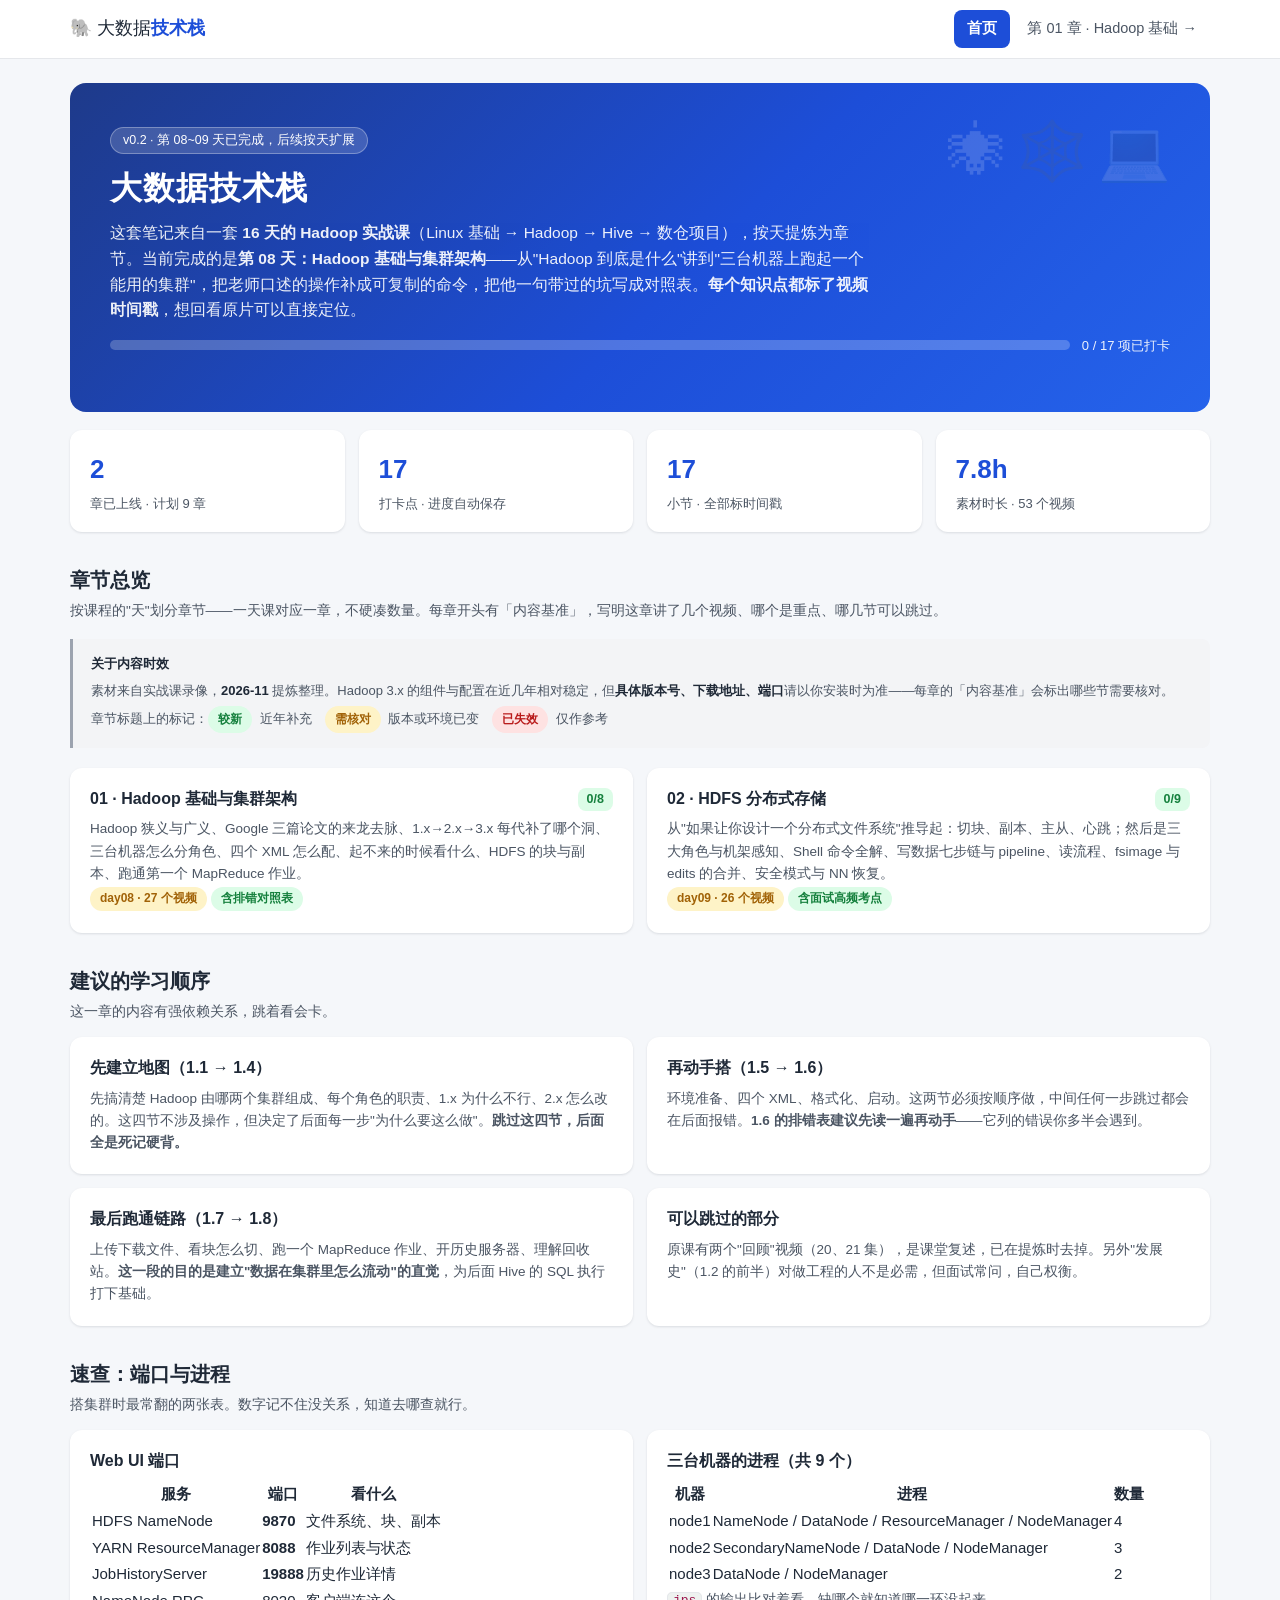
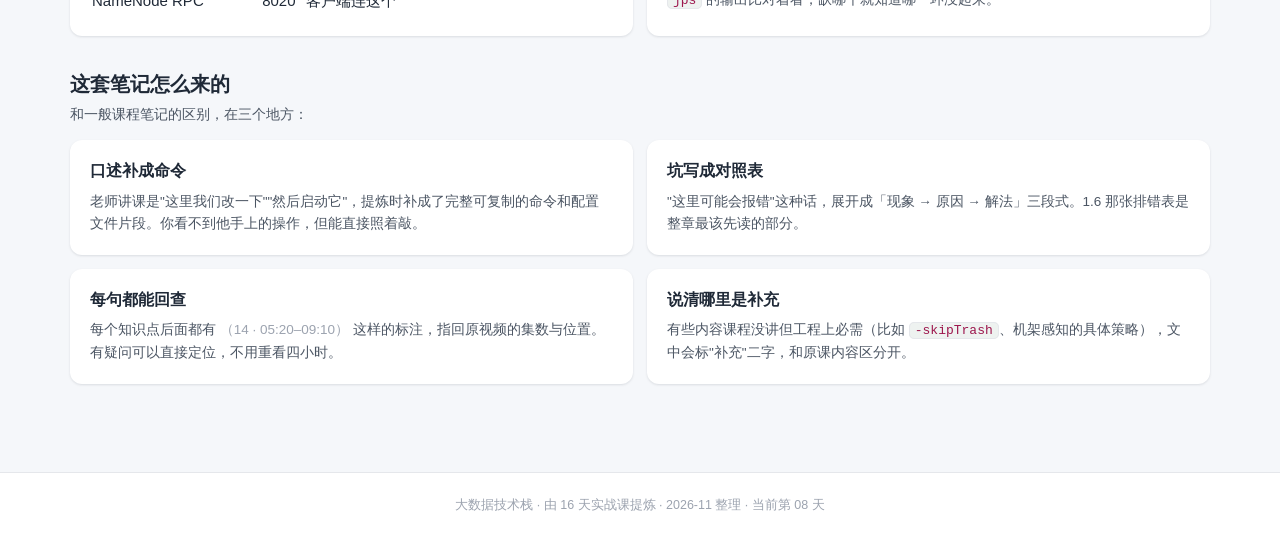
==== index.html @ ae282076 "初始化：大数据技术栈教学站（Hadoop 前两章） 第 01 章 · Hadoop 基础与集群架构（day08 · 27 个视频 / 4.1h） - 1.1~1.4 概念与架构：狭义/广义、发展史、三" ====
<!DOCTYPE html>
<html lang="zh-CN">
<head>
<meta charset="UTF-8">
<meta name="viewport" content="width=device-width, initial-scale=1.0">
<!-- ===== SECURITY-HARDENING 安全加固（勿删）：限制资源来源与外发，防点击劫持 ===== -->
<meta http-equiv="Content-Security-Policy" content="default-src 'self'; script-src 'self' 'unsafe-inline'; style-src 'self' 'unsafe-inline'; img-src 'self' data:; font-src 'self'; connect-src 'self'; media-src 'self'; object-src 'none'; base-uri 'none'; form-action 'none'; frame-src 'none'">
<meta name="referrer" content="strict-origin-when-cross-origin">
<script>
/* 防点击劫持：GitHub Pages 无法下发 X-Frame-Options，被第三方页面嵌套时自动跳出 */
(function () {
  if (window.top !== window.self) {
    try { window.top.location.href = window.self.location.href; }
    catch (e) { document.documentElement.innerHTML = ''; }
  }
})();
</script>
<!-- ===== SECURITY-HARDENING END ===== -->
<meta name="description" content="大数据技术栈：从一套 16 天 Hadoop 实战课提炼的教学站点，覆盖 HDFS、Hive、MapReduce、YARN、ZooKeeper，每个命令可复制、每个坑有出处。">
<title>大数据技术栈 · 从 Hadoop 到 Hive 的实战笔记</title>
<link rel="stylesheet" href="assets/style.css">
</head>
<body data-page="home">

<header class="topbar">
  <div class="container topbar-inner">
    <a href="index.html" class="logo">🐘 大数据<b>技术栈</b></a>
    <nav class="nav">
      <a href="index.html" data-nav="home" class="active">首页</a>
      <a href="ch01.html" data-nav="c01">第 01 章 · Hadoop 基础 →</a>
    </nav>
  </div>
</header>

<main class="container app" style="padding-top:24px;padding-bottom:48px">

  <section class="hero">
    <span class="tag">v0.2 · 第 08~09 天已完成，后续按天扩展</span>
    <h1>大数据技术栈</h1>
    <p class="sub">这套笔记来自一套 <b>16 天的 Hadoop 实战课</b>（Linux 基础 → Hadoop → Hive → 数仓项目），按天提炼为章节。当前完成的是<b>第 08 天：Hadoop 基础与集群架构</b>——从"Hadoop 到底是什么"讲到"三台机器上跑起一个能用的集群"，把老师口述的操作补成可复制的命令，把他一句带过的坑写成对照表。<b>每个知识点都标了视频时间戳</b>，想回看原片可以直接定位。</p>
    <div class="pwrap">
      <div class="progress"><div class="fill" data-progress-bar="all"></div></div>
      <span class="plabel" data-progress-label="all">0 / 17 项已打卡</span>
    </div>
  </section>

  <div class="stats-row">
    <div class="stat-card"><div class="num">2</div><div class="lab">章已上线 · 计划 9 章</div></div>
    <div class="stat-card"><div class="num">17</div><div class="lab">打卡点 · 进度自动保存</div></div>
    <div class="stat-card"><div class="num">17</div><div class="lab">小节 · 全部标时间戳</div></div>
    <div class="stat-card"><div class="num">7.8h</div><div class="lab">素材时长 · 53 个视频</div></div>
  </div>

  <!-- ================= 知识体系 ================= -->
  <section class="section">
    <h2>章节总览</h2>
    <p class="desc">按课程的"天"划分章节——一天课对应一章，不硬凑数量。每章开头有「内容基准」，写明这章讲了几个视频、哪个是重点、哪几节可以跳过。</p>

    <div class="basis-note">
      <span class="bt">关于内容时效</span>
      <span class="bl">素材来自实战课录像，<b>2026-11</b> 提炼整理。Hadoop 3.x 的组件与配置在近几年相对稳定，但<b>具体版本号、下载地址、端口</b>请以你安装时为准——每章的「内容基准」会标出哪些节需要核对。</span>
      <span class="bl">章节标题上的标记：<span class="chip ts-now">较新</span> 近年补充　<span class="chip ts-check">需核对</span> 版本或环境已变　<span class="chip ts-old">已失效</span> 仅作参考</span>
    </div>

    <div class="grid-2">
      <a class="card cardlink" href="ch01.html"><h3>01 · Hadoop 基础与集群架构 <span class="badge b-green" data-chapter-progress="c01" style="float:right">0/8</span></h3>
        <p>Hadoop 狭义与广义、Google 三篇论文的来龙去脉、1.x→2.x→3.x 每代补了哪个洞、三台机器怎么分角色、四个 XML 怎么配、起不来的时候看什么、HDFS 的块与副本、跑通第一个 MapReduce 作业。</p>
        <div><span class="chip tbook">day08 · 27 个视频</span><span class="chip tnew">含排错对照表</span></div>
      </a>

      <a class="card cardlink" href="ch02.html"><h3>02 · HDFS 分布式存储 <span class="badge b-green" data-chapter-progress="c02" style="float:right">0/9</span></h3>
        <p>从"如果让你设计一个分布式文件系统"推导起：切块、副本、主从、心跳；然后是三大角色与机架感知、Shell 命令全解、写数据七步链与 pipeline、读流程、fsimage 与 edits 的合并、安全模式与 NN 恢复。</p>
        <div><span class="chip tbook">day09 · 26 个视频</span><span class="chip tnew">含面试高频考点</span></div>
      </a>
    </div>
  </section>

  <!-- ================= 学习路径 ================= -->
  <section class="section">
    <h2>建议的学习顺序</h2>
    <p class="desc">这一章的内容有强依赖关系，跳着看会卡。</p>
    <div class="grid-2">
      <div class="card">
        <h3>先建立地图（1.1 → 1.4）</h3>
        <p class="muted small">先搞清楚 Hadoop 由哪两个集群组成、每个角色的职责、1.x 为什么不行、2.x 怎么改的。这四节不涉及操作，但决定了后面每一步"为什么要这么做"。<b>跳过这四节，后面全是死记硬背。</b></p>
      </div>
      <div class="card">
        <h3>再动手搭（1.5 → 1.6）</h3>
        <p class="muted small">环境准备、四个 XML、格式化、启动。这两节必须按顺序做，中间任何一步跳过都会在后面报错。<b>1.6 的排错表建议先读一遍再动手</b>——它列的错误你多半会遇到。</p>
      </div>
      <div class="card">
        <h3>最后跑通链路（1.7 → 1.8）</h3>
        <p class="muted small">上传下载文件、看块怎么切、跑一个 MapReduce 作业、开历史服务器、理解回收站。<b>这一段的目的是建立"数据在集群里怎么流动"的直觉</b>，为后面 Hive 的 SQL 执行打下基础。</p>
      </div>
      <div class="card">
        <h3>可以跳过的部分</h3>
        <p class="muted small">原课有两个"回顾"视频（20、21 集），是课堂复述，已在提炼时去掉。另外"发展史"（1.2 的前半）对做工程的人不是必需，但面试常问，自己权衡。</p>
      </div>
    </div>
  </section>

  <!-- ================= 速查 ================= -->
  <section class="section">
    <h2>速查：端口与进程</h2>
    <p class="desc">搭集群时最常翻的两张表。数字记不住没关系，知道去哪查就行。</p>
    <div class="grid-2">
      <div class="card">
        <h3>Web UI 端口</h3>
        <table>
          <thead><tr><th>服务</th><th>端口</th><th>看什么</th></tr></thead>
          <tbody>
            <tr><td>HDFS NameNode</td><td><b>9870</b></td><td>文件系统、块、副本</td></tr>
            <tr><td>YARN ResourceManager</td><td><b>8088</b></td><td>作业列表与状态</td></tr>
            <tr><td>JobHistoryServer</td><td><b>19888</b></td><td>历史作业详情</td></tr>
            <tr><td>NameNode RPC</td><td>8020</td><td>客户端连这个</td></tr>
          </tbody>
        </table>
      </div>
      <div class="card">
        <h3>三台机器的进程（共 9 个）</h3>
        <table>
          <thead><tr><th>机器</th><th>进程</th><th>数量</th></tr></thead>
          <tbody>
            <tr><td>node1</td><td>NameNode / DataNode / ResourceManager / NodeManager</td><td>4</td></tr>
            <tr><td>node2</td><td>SecondaryNameNode / DataNode / NodeManager</td><td>3</td></tr>
            <tr><td>node3</td><td>DataNode / NodeManager</td><td>2</td></tr>
          </tbody>
        </table>
        <p class="muted small"><code class="inline">jps</code> 的输出比对着看，缺哪个就知道哪一环没起来。</p>
      </div>
    </div>
  </section>

  <section class="section">
    <h2>这套笔记怎么来的</h2>
    <p class="desc">和一般课程笔记的区别，在三个地方：</p>
    <div class="grid-2">
      <div class="card">
        <h3>口述补成命令</h3>
        <p class="muted small">老师讲课是"这里我们改一下""然后启动它"，提炼时补成了完整可复制的命令和配置文件片段。你看不到他手上的操作，但能直接照着敲。</p>
      </div>
      <div class="card">
        <h3>坑写成对照表</h3>
        <p class="muted small">"这里可能会报错"这种话，展开成「现象 → 原因 → 解法」三段式。1.6 那张排错表是整章最该先读的部分。</p>
      </div>
      <div class="card">
        <h3>每句都能回查</h3>
        <p class="muted small">每个知识点后面都有 <span class="muted">（14 · 05:20–09:10）</span> 这样的标注，指回原视频的集数与位置。有疑问可以直接定位，不用重看四小时。</p>
      </div>
      <div class="card">
        <h3>说清哪里是补充</h3>
        <p class="muted small">有些内容课程没讲但工程上必需（比如 <code class="inline">-skipTrash</code>、机架感知的具体策略），文中会标"补充"二字，和原课内容区分开。</p>
      </div>
    </div>
  </section>

</main>

<footer class="footer">
  <div class="container">
    <p class="muted small">大数据技术栈 · 由 16 天实战课提炼 · 2026-11 整理 · 当前第 08 天</p>
  </div>
</footer>

<script src="assets/app.js"></script>
</body>
</html>
---- assets/style.css ----
/* 大数据技术栈 · 设计语言对齐"408大观园"（蓝色主色 / 白卡片 / chip徽章体系），组件兼容动画课堂与互动实验室 */
:root {
  --primary: #1d4ed8;
  --primary-dark: #1e3a8a;
  --primary-light: #dbeafe;
  --ink: #1f2937;
  --ink-2: #4b5563;
  --ink-3: #9ca3af;
  --bg: #f5f7fa;
  --surface: #ffffff;
  --line: #e5e7eb;
  --radius: 12px;
  --shadow: 0 1px 3px rgba(15, 23, 42, .08), 0 1px 2px rgba(15, 23, 42, .04);
  --red: #b91c1c; --red-bg: #fee2e2;
  --orange: #c2410c; --orange-bg: #ffedd5;
  --amber: #a16207; --amber-bg: #fef3c7;
  --green: #15803d; --green-bg: #dcfce7;
  --gray: #4b5563; --gray-bg: #f3f4f6;
  --blue: #1d4ed8; --blue-bg: #dbeafe;
  --violet: #6d28d9; --violet-bg: #ede9fe;
  --code-bg: #0f172a; --code-ink: #e2e8f0;
  --brand: var(--primary);
}
* { box-sizing: border-box; margin: 0; padding: 0; }
html { scroll-behavior: smooth; }
body {
  font-family: -apple-system, BlinkMacSystemFont, "Segoe UI", "PingFang SC", "Hiragino Sans GB", "Microsoft YaHei", sans-serif;
  background: var(--bg); color: var(--ink); font-size: 15px; line-height: 1.65;
}
a { color: var(--primary); text-decoration: none; }
a:hover { color: var(--primary-dark); }
.container { max-width: 1180px; margin: 0 auto; padding: 0 20px; }
.muted { color: var(--ink-3); }
.small { font-size: 12.5px; }
h1, h2, h3, h4 { line-height: 1.4; }

/* ---------- topbar ---------- */
.topbar { background: var(--surface); border-bottom: 1px solid var(--line); position: sticky; top: 0; z-index: 50; }
.topbar-inner { display: flex; align-items: center; justify-content: space-between; height: 58px; gap: 16px; }
.logo { font-size: 18px; color: var(--ink); font-weight: 500; white-space: nowrap; }
.logo b { color: var(--primary); font-weight: 800; }
.nav { display: flex; gap: 4px; flex-wrap: wrap; }
.nav a { padding: 7px 13px; border-radius: 8px; color: var(--ink-2); font-size: 14.5px; }
.nav a:hover { background: var(--primary-light); color: var(--primary-dark); }
.nav a.active { background: var(--primary); color: #fff; font-weight: 600; }
.footer { border-top: 1px solid var(--line); margin-top: 40px; padding: 22px 20px 40px; text-align: center; color: var(--ink-3); font-size: 13px; background: var(--surface); }
.footer p + p { margin-top: 4px; }

/* ---------- hero ---------- */
.hero { background: linear-gradient(135deg, #1e3a8a 0%, #1d4ed8 55%, #2563eb 100%); border-radius: 16px; color: #fff; padding: 44px 40px; position: relative; overflow: hidden; }
.hero::after { content: "🕷🕸️💻"; position: absolute; right: 30px; top: 20px; font-size: 58px; opacity: .15; letter-spacing: 10px; }
.hero h1 { font-size: 32px; letter-spacing: 1px; }
.hero p.sub { margin-top: 10px; font-size: 15.5px; opacity: .92; max-width: 760px; }
.hero .tips { margin-top: 14px; font-size: 13px; opacity: .8; }
.hero .tag { display: inline-block; background: rgba(255,255,255,.16); border: 1px solid rgba(255,255,255,.3); padding: 2px 12px; border-radius: 999px; font-size: 12.5px; margin-bottom: 12px; }
.hero .pwrap .progress { background: rgba(255,255,255,.22); }
.hero .plabel { color: rgba(255,255,255,.92); }
.hero.compact { padding: 30px 32px; }
.hero.compact h1 { font-size: 23px; }

/* ---------- 章节布局（侧边章节目录 + 正文） ---------- */
.layout { display: grid; grid-template-columns: 232px 1fr; gap: 20px; align-items: start; margin-top: 22px; }
@media (max-width: 900px) { .layout { grid-template-columns: 1fr; } }
.chapnav { background: var(--surface); border-radius: var(--radius); box-shadow: var(--shadow); padding: 14px 12px; position: sticky; top: 72px; }
.chapnav .cap { font-size: 12px; color: var(--ink-3); font-weight: 700; letter-spacing: 2px; padding: 2px 8px 8px; }
.chapnav a { display: flex; align-items: center; gap: 8px; padding: 7px 9px; border-radius: 8px; color: var(--ink-2); font-size: 13.5px; }
.chapnav a:hover { background: var(--primary-light); color: var(--primary-dark); }
.chapnav a.active { background: var(--primary); color: #fff; font-weight: 600; }
.chapnav a .no { font-family: Consolas, monospace; font-size: 12px; width: 24px; text-align: center; flex: none; opacity: .8; }
.chapnav a .pg { margin-left: auto; font-size: 11px; color: var(--ink-3); font-variant-numeric: tabular-nums; }
.chapnav a.active .pg { color: rgba(255,255,255,.85); }
.chapnav .grp { font-size: 11px; color: var(--ink-3); padding: 10px 9px 3px; }
.appmain { min-width: 0; }

/* ---------- 章节/文档排版 ---------- */
.doc h2 { font-size: 20px; margin: 34px 0 10px; padding-top: 6px; }
.doc h2:first-child { margin-top: 0; }
.doc h3 { font-size: 16.5px; margin: 24px 0 8px; color: var(--primary-dark); }
.doc h4 { font-size: 15px; margin: 16px 0 6px; }
.doc p { margin: 8px 0; color: var(--ink); }
.doc ul, .doc ol { margin: 8px 0 8px 22px; }
.doc li { margin: 4px 0; }
.doc .lead { color: var(--ink-2); }
.goal-box, .connect-box, .book-box {
  border-radius: var(--radius); padding: 14px 18px; margin: 14px 0; font-size: 14px; box-shadow: var(--shadow); background: var(--surface);
}
.goal-box { border-left: 4px solid var(--primary); }
.connect-box { border-left: 4px solid var(--violet); background: linear-gradient(0deg, #fff, #fff); }
.connect-box .bx-title { color: var(--violet); }
.book-box { border-left: 4px solid var(--amber); }
.bx-title { font-weight: 700; font-size: 13.5px; margin-bottom: 6px; display: flex; align-items: center; gap: 6px; }
.goal-box .bx-title { color: var(--primary-dark); }
.book-box .bx-title { color: var(--amber); }
.pitfall { background: var(--red-bg); border-left: 4px solid var(--red); border-radius: 10px; padding: 12px 16px; margin: 12px 0; font-size: 14px; }
.pitfall b:first-child { color: var(--red); }
.callout { border-radius: 10px; padding: 12px 16px; margin: 12px 0; font-size: 14px; }
.callout.info { background: var(--primary-light); border-left: 4px solid var(--primary); }
.callout.warn { background: var(--amber-bg); border-left: 4px solid var(--amber); }
.callout.ok { background: var(--green-bg); border-left: 4px solid var(--green); }

/* ---------- chips / badges ---------- */
.chip { display: inline-block; padding: 2px 10px; border-radius: 999px; font-size: 12px; margin: 2px 4px 2px 0; background: var(--gray-bg); color: var(--gray); }
.chip.tbook { background: var(--amber-bg); color: var(--amber); font-weight: 600; }
.chip.tconnect { background: var(--violet-bg); color: var(--violet); font-weight: 600; }
.chip.tlab { background: var(--primary-light); color: var(--primary-dark); font-weight: 600; }
.chip.tanim { background: var(--blue-bg); color: var(--blue); font-weight: 600; }
.chip.tnew { background: var(--green-bg); color: var(--green); font-weight: 600; }

/* ---------- 内容基准（时效标记） ---------- */
.chip.ts-now { background: var(--green-bg); color: var(--green); font-weight: 600; }
.chip.ts-check { background: var(--amber-bg); color: var(--amber); font-weight: 600; }
.chip.ts-old { background: var(--red-bg); color: var(--red); font-weight: 600; }
.basis-note {
  margin: 16px 0 20px; padding: 13px 16px 13px 18px;
  background: var(--gray-bg); border-left: 3px solid var(--ink-3);
  border-radius: 0 8px 8px 0; font-size: 13px; line-height: 1.9; color: var(--ink-2);
}
.basis-note .bt { display: block; font-weight: 600; color: var(--ink); margin-bottom: 3px; font-size: 13px; }
.basis-note .bl { display: block; }
.basis-note b { color: var(--ink); }
.basis-note .sep { color: var(--ink-3); margin: 0 6px; }
.basis-note code.inline { background: var(--surface); border-color: var(--line); color: var(--ink); font-size: 12px; }
.badge { display: inline-block; padding: 3px 9px; border-radius: 8px; font-size: 12.5px; font-weight: 700; white-space: nowrap; }
.b-green { background: var(--green-bg); color: var(--green); }
.b-amber { background: var(--amber-bg); color: var(--amber); }
.b-orange { background: var(--orange-bg); color: var(--orange); }
.b-red { background: var(--red-bg); color: var(--red); }
.b-gray { background: var(--gray-bg); color: var(--gray); }
.b-blue { background: var(--blue-bg); color: var(--blue); }
.b-violet { background: var(--violet-bg); color: var(--violet); }

/* ---------- code ---------- */
pre.code {
  background: var(--code-bg); color: var(--code-ink);
  border-radius: 10px; padding: 14px 16px; overflow-x: auto;
  font-family: Consolas, "Cascadia Code", "Courier New", monospace;
  font-size: 13px; line-height: 1.7; margin: 10px 0;
}
pre.code .cm { color: #94a3b8; }
pre.code .kw { color: #7dd3fc; }
pre.code .st { color: #fbbf24; }
pre.code .fn { color: #f0abfc; }
.code-title { display: inline-block; background: #1e293b; color: #cbd5e1; font-size: 12px; font-family: Consolas, monospace; border-radius: 8px 8px 0 0; padding: 4px 14px; margin: 10px 0 -10px; }
code.inline { background: #eef2f0; border: 1px solid var(--line); border-radius: 5px; padding: 0 5px; font-family: Consolas, monospace; font-size: 13px; color: #9d174d; }

/* ---------- tables ---------- */
.tbl-wrap { background: var(--surface); border-radius: var(--radius); box-shadow: var(--shadow); overflow-x: auto; margin: 12px 0; }
table.tbl { width: 100%; border-collapse: collapse; font-size: 13.5px; min-width: 560px; }
.tbl th { text-align: left; padding: 10px 12px; background: #f8faf9; color: var(--ink-2); font-weight: 600; border-bottom: 1px solid var(--line); white-space: nowrap; }
.tbl td { padding: 10px 12px; border-bottom: 1px solid #f1f5f4; vertical-align: top; }
.tbl tr:last-child td { border-bottom: none; }
.tbl tbody tr:hover { background: #f8fbfa; }
.tbl code.inline { white-space: nowrap; }

/* ---------- 进度 / 打卡 ---------- */
.pwrap { display: flex; align-items: center; gap: 12px; margin: 12px 0; }
.progress { flex: 1; height: 10px; background: #e5e7eb; border-radius: 999px; overflow: hidden; }
.progress .fill { height: 100%; width: 0; background: var(--primary); border-radius: 999px; transition: width .35s; }
.plabel { font-size: 13px; color: var(--ink-2); white-space: nowrap; font-variant-numeric: tabular-nums; }
.check label { display: flex; gap: 9px; align-items: flex-start; padding: 7px 10px; border-radius: 9px; cursor: pointer; }
.check label:hover { background: var(--primary-light); }
.check input { margin-top: 4px; accent-color: var(--primary); width: 15px; height: 15px; flex: none; }
.check input:checked + span { color: var(--ink-3); }
.checklist-card { background: var(--surface); border-radius: var(--radius); box-shadow: var(--shadow); padding: 12px 16px; }

/* ---------- 按钮 / 翻页 ---------- */
.btn { display: inline-flex; align-items: center; gap: 6px; background: var(--surface); color: var(--ink); border: 1px solid var(--line); border-radius: 9px; padding: 7px 15px; font-size: 14px; cursor: pointer; }
.btn:hover { border-color: var(--primary); color: var(--primary); }
.btn.primary { background: var(--primary); border-color: var(--primary); color: #fff; }
.btn.primary:hover { opacity: .92; color: #fff; }
.btn.sm { padding: 3px 10px; font-size: 13px; border-radius: 7px; }
.btn:disabled { opacity: .45; cursor: not-allowed; }
.pager { display: flex; justify-content: space-between; gap: 10px; margin-top: 34px; flex-wrap: wrap; }
.crumb { font-size: 13px; color: var(--ink-3); margin-bottom: 10px; }
.crumb a { color: var(--ink-2); }

/* ---------- 练习题（details） ---------- */
details.qa { background: var(--surface); border-radius: var(--radius); box-shadow: var(--shadow); margin: 12px 0; overflow: hidden; }
details.qa summary { padding: 13px 18px; cursor: pointer; font-weight: 600; list-style: none; display: flex; gap: 10px; align-items: baseline; user-select: none; }
details.qa summary::-webkit-details-marker { display: none; }
details.qa summary .qno { color: var(--primary); font-family: Consolas, monospace; font-weight: 800; flex: none; }
details.qa summary .lv { margin-left: auto; flex: none; }
details.qa[open] summary { border-bottom: 1px solid var(--line); background: #f8fbfa; }
details.qa .qa-body { padding: 14px 18px; font-size: 14px; }
details.qa .qa-body .ans { border-top: 1px dashed var(--line); margin-top: 10px; padding-top: 10px; }
details.acc { border: 1px solid var(--line); border-radius: 10px; background: var(--surface); margin-bottom: 10px; overflow: hidden; }
details.acc summary { padding: 11px 16px; cursor: pointer; font-weight: 600; list-style: none; display: flex; align-items: center; gap: 10px; user-select: none; }
details.acc summary::-webkit-details-marker { display: none; }
details.acc summary::before { content: "+"; color: var(--primary); font-weight: 700; width: 14px; }
details.acc[open] summary::before { content: "−"; }
details.acc[open] summary { border-bottom: 1px solid var(--line); background: var(--primary-light); }
details.acc .acc-body { padding: 12px 16px; font-size: 14px; }

/* ---------- tabs ---------- */
.tabs { display: flex; gap: 6px; flex-wrap: wrap; margin-bottom: 12px; }
.tabs .tab { border: 1px solid var(--line); background: var(--surface); color: var(--ink-2); border-radius: 999px; padding: 5px 15px; font-size: 14px; cursor: pointer; }
.tabs .tab.active { background: var(--primary); border-color: var(--primary); color: #fff; }
.tabpanel[hidden] { display: none; }

/* ---------- 通用小部件（互动实验室） ---------- */
.lab-card { background: var(--surface); border-radius: var(--radius); box-shadow: var(--shadow); padding: 18px 20px; margin: 14px 0; }
.lab-card > h3 { margin-bottom: 6px; }
.grid2 { display: grid; grid-template-columns: 1fr 1fr; gap: 16px; }
@media (max-width: 800px) { .grid2 { grid-template-columns: 1fr; } }
.opts { display: flex; flex-wrap: wrap; gap: 8px; margin: 10px 0; }
.opt { border: 1px solid var(--line); background: var(--surface); border-radius: 9px; padding: 6px 14px; font-size: 14px; cursor: pointer; }
.opt:hover { border-color: var(--primary); }
.opt.correct { background: var(--green-bg); border-color: var(--green); color: var(--green); font-weight: 600; }
.opt.wrong { background: var(--red-bg); border-color: var(--red); color: var(--red); }
.explain { border-radius: 9px; padding: 10px 14px; font-size: 13.5px; margin-top: 8px; background: #f1f5f9; border-left: 4px solid var(--primary); }
.explain.good { background: var(--green-bg); border-left-color: var(--green); }
.explain.bad { background: var(--red-bg); border-left-color: var(--red); }
.switchline { display: flex; align-items: center; gap: 9px; padding: 7px 4px; cursor: pointer; }
.switchline input { accent-color: var(--primary); width: 16px; height: 16px; }
.switchline .hint { color: var(--ink-3); font-size: 12.5px; }
.req-view { font-family: Consolas, monospace; font-size: 12.5px; background: #f8fafc; border: 1px solid var(--line); border-radius: 9px; padding: 10px 14px; white-space: pre-wrap; word-break: break-all; }
.status-big { font-size: 26px; font-weight: 800; font-family: Consolas, monospace; }
.status-big.s2 { color: var(--green); }
.status-big.s4 { color: var(--amber); }
.status-big.s5 { color: var(--red); }
.range-row { display: flex; align-items: center; gap: 12px; margin: 10px 0; }
.range-row label { width: 150px; flex: none; font-size: 14px; }
.range-row .val { width: 70px; font-weight: 700; font-variant-numeric: tabular-nums; }
.range-row input[type="range"] { flex: 1; accent-color: var(--primary); }
.hl { background: #fde68a; border-radius: 3px; padding: 0 3px; }
.stack { font-family: Consolas, monospace; font-size: 13px; }
.stack div { padding: 7px 12px; border: 1px solid var(--line); border-radius: 8px; margin-bottom: 6px; background: var(--surface); }
.stack .hot { border-color: var(--primary); background: var(--primary-light); font-weight: 600; }
.stack .dep { color: var(--ink-3); }
.vbadge { display: inline-block; border-radius: 999px; padding: 2px 12px; font-size: 12.5px; font-weight: 600; background: var(--primary-light); color: var(--primary-dark); }
.vbadge.warn { background: var(--amber-bg); color: #92400e; }
.vbadge.ok { background: var(--green-bg); color: #065f46; }

/* 模拟浏览器 / 开发者工具 */
.mbr, .dt { border: 1px solid var(--line); border-radius: 12px; overflow: hidden; background: var(--surface); box-shadow: var(--shadow); }
.panel-head { display: flex; align-items: center; gap: 8px; padding: 8px 12px; background: #f1f5f4; font-size: 12.5px; color: var(--ink-2); }
.dot { width: 9px; height: 9px; border-radius: 50%; flex: none; }
.addr { flex: 1; background: #fff; border: 1px solid var(--line); border-radius: 6px; padding: 2px 10px; font-size: 12.5px; color: var(--ink-2); overflow: hidden; text-overflow: ellipsis; white-space: nowrap; }
.mbr-body { padding: 14px 16px; min-height: 220px; }
.b-title { display: flex; align-items: center; gap: 8px; font-weight: 700; font-size: 15px; }
.sk { height: 13px; border-radius: 4px; background: #e5e7eb; margin: 12px 0; }
.mv { display: flex; justify-content: space-between; gap: 8px; padding: 7px 2px; border-bottom: 1px solid var(--line); font-size: 13.5px; }
.mv .score { color: var(--orange); font-weight: 600; }
.badge-note { display: flex; align-items: center; gap: 6px; margin-top: 12px; min-height: 24px; flex-wrap: wrap; }
.dt-row { display: grid; grid-template-columns: 44px 1fr auto auto; gap: 8px; align-items: center; padding: 7px 12px; border-top: 1px solid var(--line); font-size: 12.5px; transition: background .15s; }
.dt-row.on { background: var(--primary-light); }
.dt-row .meth { font-weight: 600; }
.dt-row .path { overflow: hidden; text-overflow: ellipsis; white-space: nowrap; }
.dt-row .type { color: var(--ink-3); }
.st-ok { color: var(--green); font-weight: 600; }
.st-pend { color: var(--amber); font-weight: 600; }
.st-bad { color: var(--red); font-weight: 600; }
.dt pre.code { border-radius: 0; margin: 0; }

/* 选择器游乐场 */
.sel-view .site-head { background: #f1f5f4; padding: 10px 16px; border-bottom: 1px solid var(--line); display: flex; justify-content: space-between; align-items: center; }
.sel-view .site-head nav a { margin-left: 12px; font-size: 13px; }
.sel-view .list { padding: 6px 16px 12px; }
.sel-view .item { border-bottom: 1px dashed var(--line); padding: 9px 4px; display: flex; gap: 14px; align-items: baseline; }
.sel-view .item .title { margin: 0; font-size: 14.5px; }
.sel-view .item .score { color: var(--orange); font-weight: 600; font-size: 13.5px; }
.sel-view .item .meta { color: var(--ink-3); font-size: 12.5px; margin: 0; }
.sel-view footer { padding: 10px 16px; color: var(--ink-3); font-size: 12px; border-top: 1px solid var(--line); }
.hit { outline: 2px solid var(--primary); background: var(--primary-light); border-radius: 3px; }
.sel-input { display: flex; gap: 10px; flex-wrap: wrap; margin: 12px 0; }
.sel-input input { flex: 1; min-width: 220px; border: 1px solid var(--line); border-radius: 9px; padding: 8px 12px; font-family: Consolas, monospace; font-size: 14px; }
.sel-input input:focus { outline: 2px solid var(--primary); }

/* 解剖台 */
.anat { cursor: pointer; border-radius: 4px; padding: 1px 3px; }
.anat:hover { background: rgba(255,255,255,.08); }
.anat.on { background: rgba(255,255,255,.1); outline: 1px solid #7dd3fc; }
.anat-box { font-family: Consolas, monospace; font-size: 13px; line-height: 1.9; background: var(--code-bg); color: var(--code-ink); border-radius: 10px; padding: 14px 16px; overflow-x: auto; white-space: pre; }
.sc-chip { min-width: 74px; }

/* ---------- Scrapy 架构图 ---------- */
.scwrap { text-align: center; }
.scwrap svg { max-width: 100%; height: auto; }
.scnode { cursor: pointer; }
.scnode rect { fill: #fff; stroke: var(--primary); stroke-width: 1.5; rx: 10; }
.scnode:hover rect, .scnode.on rect { fill: var(--primary-light); }
.scnode text { font-size: 13px; fill: var(--ink); font-family: inherit; }
.scedge { stroke: #94a3b8; stroke-width: 1.5; fill: none; marker-end: url(#arrow); }
.sclabel { font-size: 11px; fill: var(--ink-3); }

/* ---------- 动画课堂播放器 ---------- */
.lesson { background: #0b1220; border-radius: 14px; overflow: hidden; box-shadow: var(--shadow); }
.lesson .screen { position: relative; }
.lesson-cap { background: #0d1526; color: #e8eefc; padding: 12px 22px; text-align: center; font-size: 15px; min-height: 54px; display: flex; align-items: center; justify-content: center; border-top: 1px solid #1d2a45; line-height: 1.6; }
.lesson-chrome { display: flex; align-items: center; gap: 8px; padding: 10px 14px; background: #0e1526; border-top: 1px solid #1d2a45; flex-wrap: wrap; }
.pbtn { background: #1b2740; border: 1px solid #2b3a5c; color: #dbe6ff; border-radius: 8px; min-width: 34px; height: 30px; cursor: pointer; font-size: 13px; padding: 0 9px; }
.pbtn.big { width: 44px; height: 34px; font-size: 15px; }
.pbtn:hover { border-color: #14b8a6; }
.lesson .tl { flex: 1; min-width: 160px; height: 8px; background: #1b2740; border-radius: 99px; position: relative; cursor: pointer; }
.lesson .tl .fill { position: absolute; left: 0; top: 0; bottom: 0; width: 0; background: #14b8a6; border-radius: 99px; }
.lesson .tl .dot { position: absolute; top: 50%; width: 7px; height: 7px; border-radius: 50%; background: #44547c; transform: translate(-50%, -50%); }
.lesson .tl .dot.past { background: #5eead4; }
.lesson .time { font-size: 12.5px; color: #9fb0d8; font-variant-numeric: tabular-nums; white-space: nowrap; }
.lesson .scene-lb { font-size: 12.5px; color: #9fb0d8; white-space: nowrap; }
.lesson-cover { position: absolute; inset: 0; background: rgba(7, 11, 22, .84); display: flex; flex-direction: column; align-items: center; justify-content: center; gap: 10px; cursor: pointer; transition: opacity .4s; z-index: 5; }
.lesson-cover.hide { opacity: 0; pointer-events: none; }
.cover-play { width: 64px; height: 64px; border-radius: 50%; background: #14b8a6; color: #fff; display: flex; align-items: center; justify-content: center; font-size: 24px; box-shadow: 0 0 0 10px rgba(20, 184, 166, .25); }
.cover-t { color: #fff; font-weight: 700; font-size: 18px; }
.cover-d { color: #9fb0d8; font-size: 13px; }

/* 剧场 */
.theater { position: relative; padding: 20px; min-height: 380px; color: #e6ecfc; font-size: 14px; background: radial-gradient(1200px 500px at 50% -100px, #14203c 0%, #0b1220 60%); }
.theater .panel { background: #111a30; border: 1px solid #233256; border-radius: 12px; padding: 14px 16px; transition: border-color .5s, box-shadow .5s, opacity .5s; }
.theater .panel.on { border-color: #14b8a6; box-shadow: 0 0 0 1px rgba(20, 184, 166, .6), 0 0 26px rgba(20, 184, 166, .28); }
.theater .panel.good { border-color: #34d399; box-shadow: 0 0 0 1px rgba(52, 211, 153, .6), 0 0 26px rgba(52, 211, 153, .22); }
.theater .panel.dim { opacity: .4; }
.theater h4 { margin: 0 0 10px; font-size: 13.5px; color: #aebadb; font-weight: 600; }
.theater .pill { display: inline-block; background: #1b2740; border: 1px solid #2b3a5c; border-radius: 999px; padding: 2px 12px; font-size: 12.5px; color: #c9d6f5; margin: 3px 4px 3px 0; transition: all .5s; }
.theater .pill.good { background: #0e3b2e; border-color: #34d399; color: #8ee6c5; }
.theater .pill.bad { background: #3d1420; border-color: #f87171; color: #ffb3c0; }
.theater .pill.warn { background: #3b2c0e; border-color: #fbbf24; color: #ffd98e; }
.theater .pill.on { border-color: #14b8a6; color: #fff; box-shadow: 0 0 12px rgba(20, 184, 166, .5); }
.theater .env { display: inline-flex; align-items: center; justify-content: center; background: #1b2740; border: 1px solid #2b3a5c; border-radius: 10px; padding: 6px 12px; font-size: 12.5px; color: #e6ecfc; }
.theater .note { margin-top: 12px; text-align: center; color: #9fb0d8; font-size: 13px; min-height: 20px; }
.theater .row { display: flex; gap: 14px; align-items: stretch; }
.theater .col { flex: 1; min-width: 0; }
.theater .center-x { text-align: center; }
@media (max-width: 800px) { .theater .row { flex-direction: column; } }
.addrbox { background: #0d1526; border: 1px solid #233256; border-radius: 8px; padding: 6px 10px; font-family: Consolas, monospace; font-size: 12.5px; color: #c9d6f5; margin-bottom: 10px; min-height: 32px; word-break: break-all; }
.th-screen { background: #0d1526; border: 1px solid #233256; border-radius: 8px; padding: 10px 12px; min-height: 120px; font-size: 13px; color: #c9d6f5; white-space: pre-line; }
.th-pipe { position: relative; border: 1px dashed #233256; border-radius: 12px; height: 160px; }
.th-pipe .env { position: absolute; left: 6%; top: 42%; transition: left 1.1s ease, opacity .5s; }
.th-code { font-family: Consolas, monospace; font-size: 12px; line-height: 1.75; color: #c9d6f5; white-space: pre-wrap; margin: 0; word-break: break-all; min-height: 130px; }
.th-mono { font-family: Consolas, monospace; font-size: 12.5px; white-space: pre-wrap; color: #c9d6f5; line-height: 1.8; min-height: 150px; word-break: break-all; }
.st-badge { font-size: 24px; font-weight: 800; font-family: Consolas, monospace; min-height: 34px; }
.st-badge.good { color: #4ade80; }
.st-badge.bad { color: #f87171; }
.st-badge.warn { color: #fbbf24; }
.tnode { display: block; background: #1b2740; border: 1px solid #2b3a5c; border-radius: 8px; padding: 3px 10px; font-size: 12.5px; color: #c9d6f5; margin: 4px 0; font-family: Consolas, monospace; transition: all .5s; width: fit-content; }
.tnode.on { border-color: #14b8a6; color: #fff; }
.tnode.good { border-color: #34d399; background: #0e3b2e; color: #8ee6c5; }
.tnode.grow { animation: tn-grow .5s both; }
@keyframes tn-grow { from { opacity: 0; transform: translateY(6px); } to { opacity: 1; transform: none; } }
.th-tr { display: flex; justify-content: space-between; gap: 10px; border-bottom: 1px dashed #233256; padding: 5px 2px; font-size: 13px; color: #c9d6f5; min-height: 28px; align-items: center; }
.pipe6 { display: flex; flex-wrap: wrap; gap: 6px; align-items: center; margin-bottom: 8px; }
.fx { min-height: 38px; font-size: 14px; color: #fff; font-weight: 600; text-align: center; padding: 7px; border-radius: 8px; background: #14203c; border: 1px solid #233256; margin-top: 8px; display: flex; align-items: center; justify-content: center; }
.aj-grid { display: grid; grid-template-columns: 1.1fr 1fr; gap: 14px; }
@media (max-width: 800px) { .aj-grid { grid-template-columns: 1fr; } }
.lab-grid { display: grid; grid-template-columns: 1fr 1fr; gap: 16px; }
@media (max-width: 800px) { .lab-grid { grid-template-columns: 1fr; } }
.kv-table td:first-child { font-family: Consolas, monospace; color: var(--primary); white-space: nowrap; }

/* 首页 */
.stats-row { display: grid; grid-template-columns: repeat(auto-fit, minmax(160px, 1fr)); gap: 14px; margin-top: 18px; }
.stat-card { background: var(--surface); border-radius: var(--radius); box-shadow: var(--shadow); padding: 18px 20px; }
.stat-card .num { font-size: 26px; font-weight: 800; color: var(--primary); }
.stat-card .lab { color: var(--ink-2); font-size: 13px; margin-top: 2px; }
.grid-3 { display: grid; grid-template-columns: repeat(auto-fill, minmax(300px, 1fr)); gap: 14px; }
.grid-2 { display: grid; grid-template-columns: repeat(auto-fill, minmax(430px, 1fr)); gap: 14px; }
@media (max-width: 800px) { .grid-2 { grid-template-columns: 1fr; } }
.card { background: var(--surface); border-radius: var(--radius); box-shadow: var(--shadow); padding: 20px; }
.card h3 { font-size: 16px; margin-bottom: 8px; }
.card p { color: var(--ink-2); font-size: 13.5px; }
a.cardlink { color: inherit; display: block; transition: transform .15s, box-shadow .15s; }
a.cardlink:hover { transform: translateY(-2px); box-shadow: 0 4px 16px rgba(15, 23, 42, .12); color: inherit; }
a.cardlink:hover h3 { color: var(--primary-dark); }
.flow { display: flex; align-items: center; gap: 6px; flex-wrap: wrap; margin: 14px 0; }
.flow .fnode { background: var(--surface); border: 1px solid var(--line); border-radius: 10px; padding: 8px 14px; font-size: 13.5px; text-align: center; box-shadow: var(--shadow); }
.flow .fnode b { display: block; font-size: 14px; }
.flow .farrow { color: var(--primary); font-weight: 700; }
.section { margin-top: 34px; }
.section > h2 { font-size: 20px; margin-bottom: 6px; }
.section > .desc { color: var(--ink-2); font-size: 13.5px; margin-bottom: 14px; }
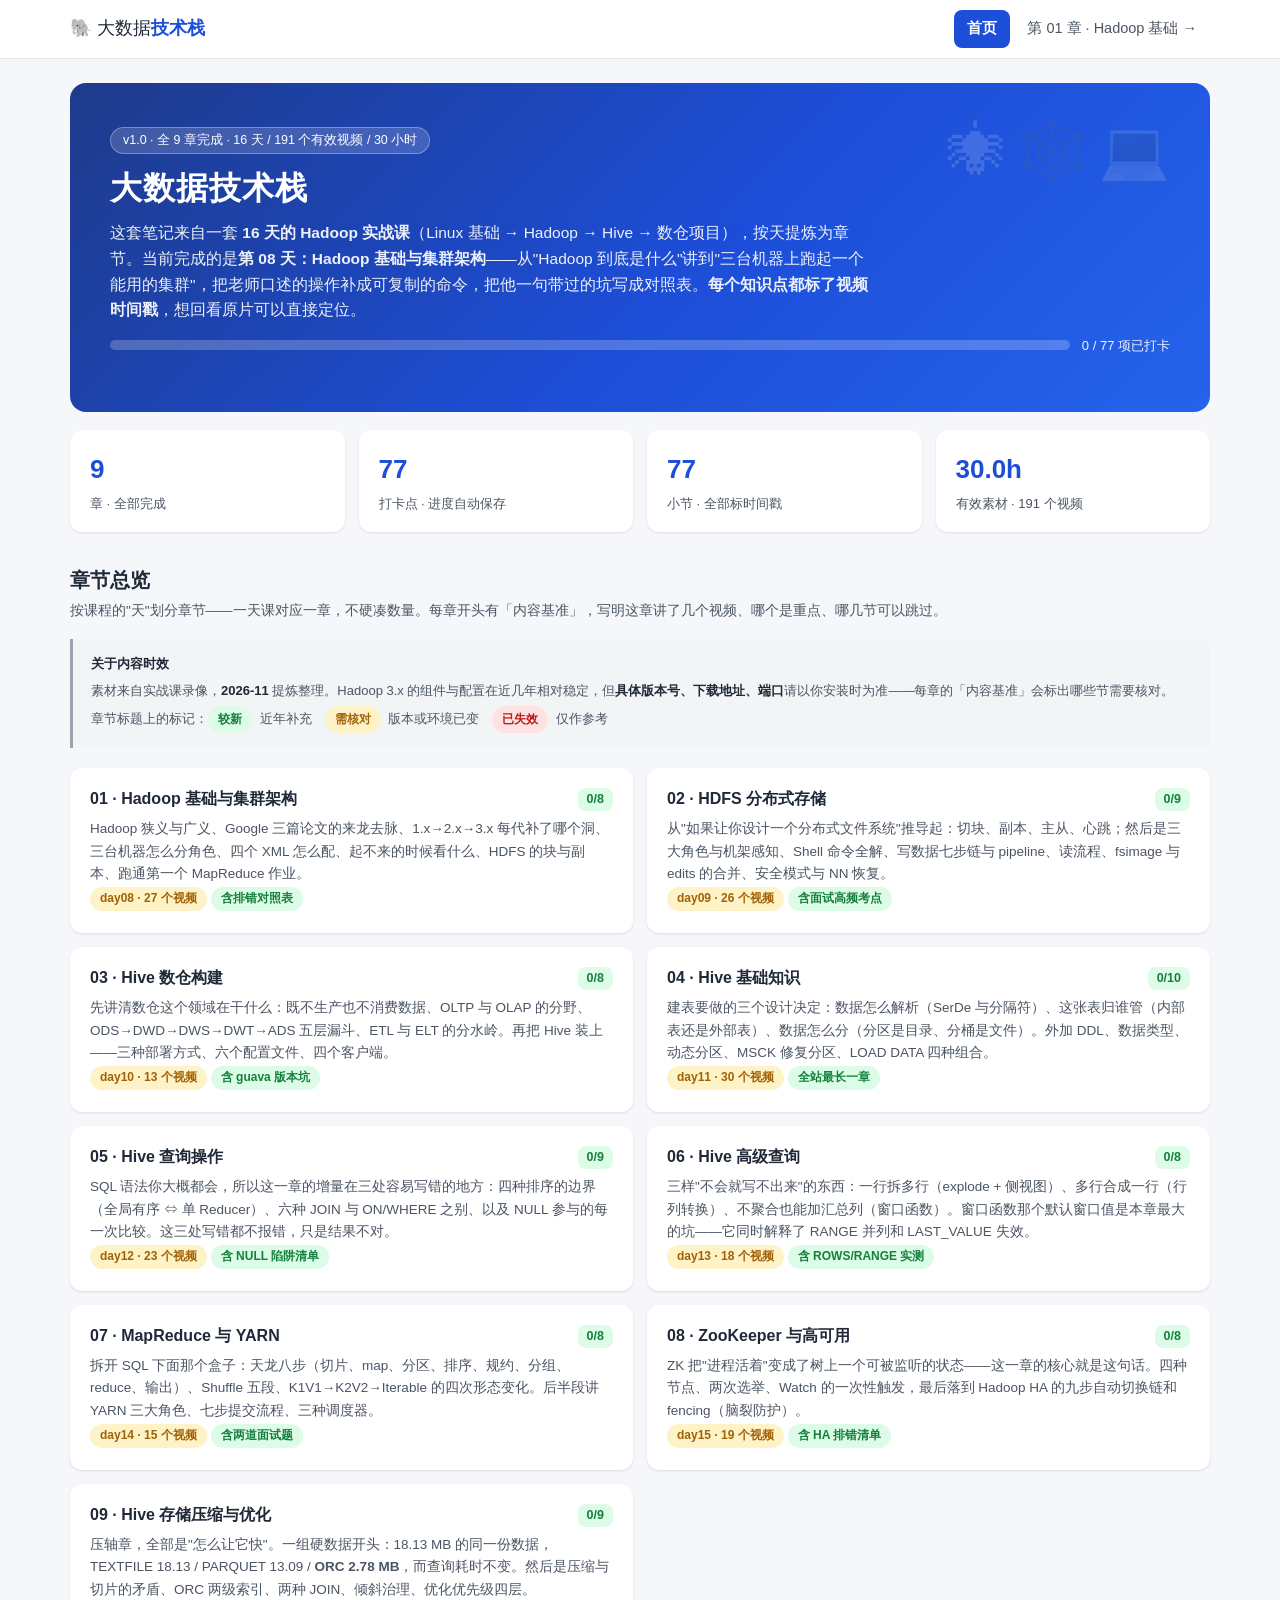
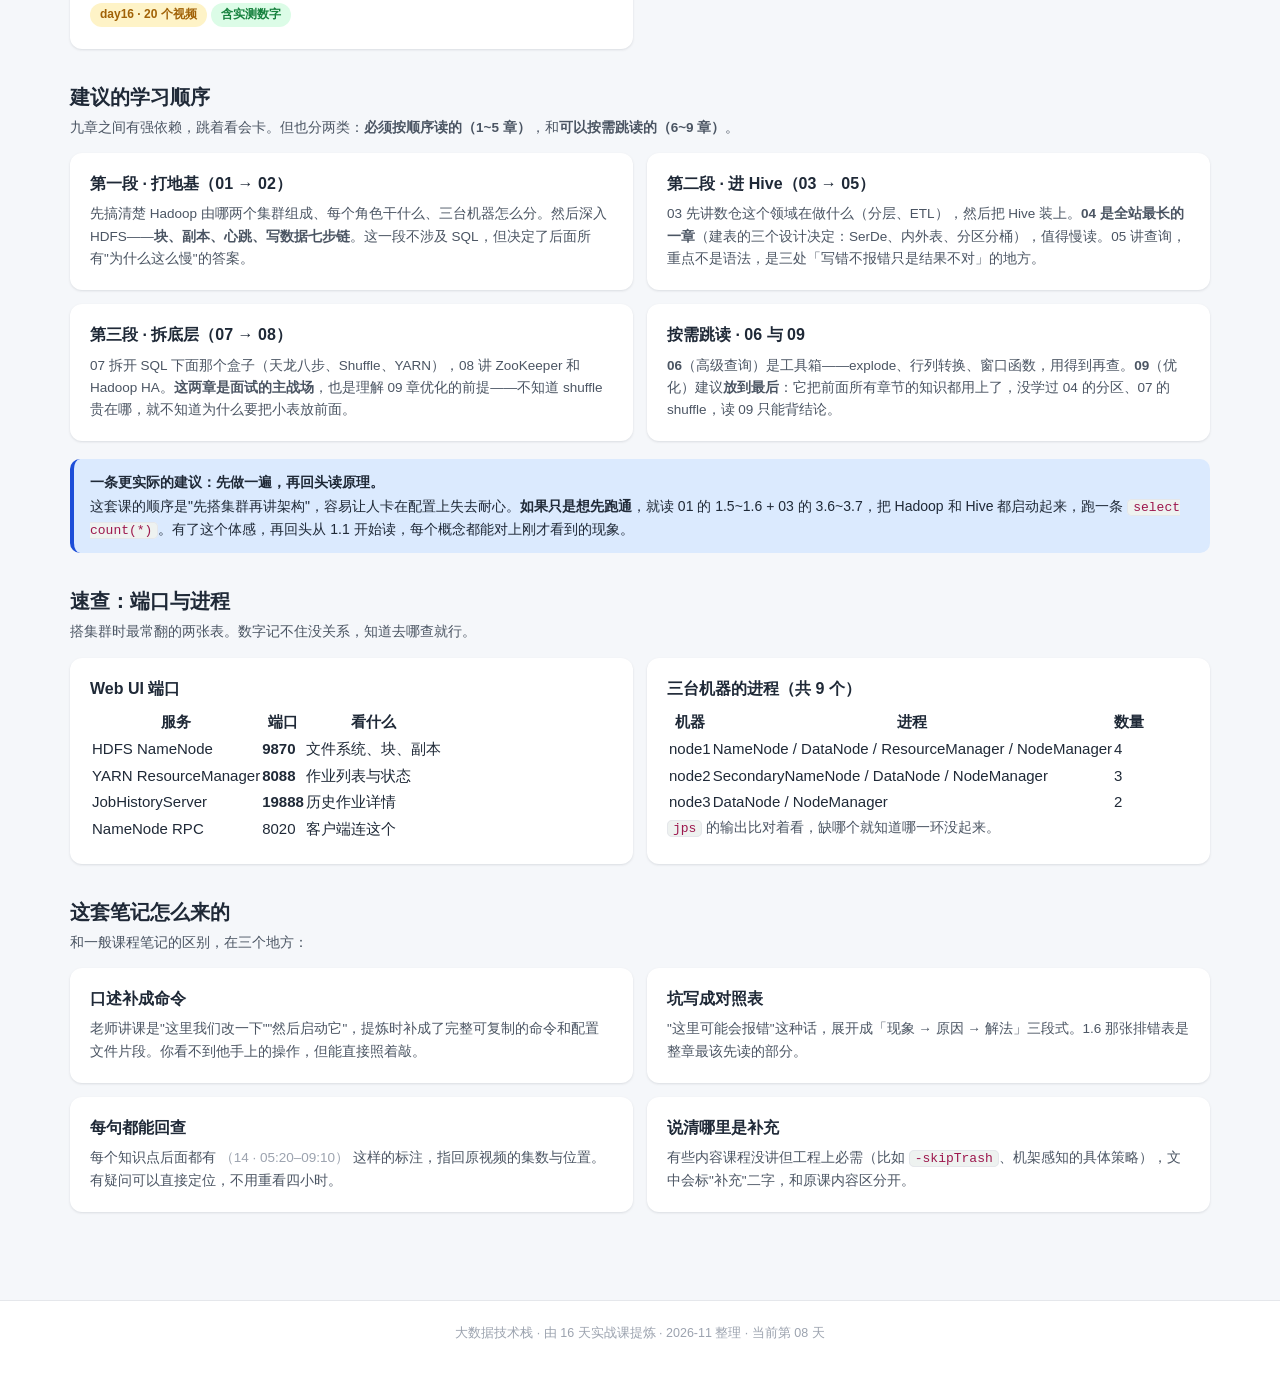
==== commit 6c055025: "完成剩余 7 章：Hive 全链路 + MR/YARN + 高可用 + 优化 第 03 章 · Hive 数仓构建（day10 · 13 个视频 / 2.0h） - 从"数仓既不生产也不消费数据"这一" ====
--- a/index.html
+++ b/index.html
@@ -35,20 +35,20 @@
 <main class="container app" style="padding-top:24px;padding-bottom:48px">
 
   <section class="hero">
-    <span class="tag">v0.2 · 第 08~09 天已完成，后续按天扩展</span>
+    <span class="tag">v1.0 · 全 9 章完成 · 16 天 / 191 个有效视频 / 30 小时</span>
     <h1>大数据技术栈</h1>
     <p class="sub">这套笔记来自一套 <b>16 天的 Hadoop 实战课</b>（Linux 基础 → Hadoop → Hive → 数仓项目），按天提炼为章节。当前完成的是<b>第 08 天：Hadoop 基础与集群架构</b>——从"Hadoop 到底是什么"讲到"三台机器上跑起一个能用的集群"，把老师口述的操作补成可复制的命令，把他一句带过的坑写成对照表。<b>每个知识点都标了视频时间戳</b>，想回看原片可以直接定位。</p>
     <div class="pwrap">
       <div class="progress"><div class="fill" data-progress-bar="all"></div></div>
-      <span class="plabel" data-progress-label="all">0 / 17 项已打卡</span>
+      <span class="plabel" data-progress-label="all">0 / 77 项已打卡</span>
     </div>
   </section>
 
   <div class="stats-row">
-    <div class="stat-card"><div class="num">2</div><div class="lab">章已上线 · 计划 9 章</div></div>
-    <div class="stat-card"><div class="num">17</div><div class="lab">打卡点 · 进度自动保存</div></div>
-    <div class="stat-card"><div class="num">17</div><div class="lab">小节 · 全部标时间戳</div></div>
-    <div class="stat-card"><div class="num">7.8h</div><div class="lab">素材时长 · 53 个视频</div></div>
+    <div class="stat-card"><div class="num">9</div><div class="lab">章 · 全部完成</div></div>
+    <div class="stat-card"><div class="num">77</div><div class="lab">打卡点 · 进度自动保存</div></div>
+    <div class="stat-card"><div class="num">77</div><div class="lab">小节 · 全部标时间戳</div></div>
+    <div class="stat-card"><div class="num">30.0h</div><div class="lab">有效素材 · 191 个视频</div></div>
   </div>
 
   <!-- ================= 知识体系 ================= -->
@@ -72,30 +72,70 @@
         <p>从"如果让你设计一个分布式文件系统"推导起：切块、副本、主从、心跳；然后是三大角色与机架感知、Shell 命令全解、写数据七步链与 pipeline、读流程、fsimage 与 edits 的合并、安全模式与 NN 恢复。</p>
         <div><span class="chip tbook">day09 · 26 个视频</span><span class="chip tnew">含面试高频考点</span></div>
       </a>
+
+      <a class="card cardlink" href="ch03.html"><h3>03 · Hive 数仓构建 <span class="badge b-green" data-chapter-progress="c03" style="float:right">0/8</span></h3>
+        <p>先讲清数仓这个领域在干什么：既不生产也不消费数据、OLTP 与 OLAP 的分野、ODS→DWD→DWS→DWT→ADS 五层漏斗、ETL 与 ELT 的分水岭。再把 Hive 装上——三种部署方式、六个配置文件、四个客户端。</p>
+        <div><span class="chip tbook">day10 · 13 个视频</span><span class="chip tnew">含 guava 版本坑</span></div>
+      </a>
+
+      <a class="card cardlink" href="ch04.html"><h3>04 · Hive 基础知识 <span class="badge b-green" data-chapter-progress="c04" style="float:right">0/10</span></h3>
+        <p>建表要做的三个设计决定：数据怎么解析（SerDe 与分隔符）、这张表归谁管（内部表还是外部表）、数据怎么分（分区是目录、分桶是文件）。外加 DDL、数据类型、动态分区、MSCK 修复分区、LOAD DATA 四种组合。</p>
+        <div><span class="chip tbook">day11 · 30 个视频</span><span class="chip tnew">全站最长一章</span></div>
+      </a>
+
+      <a class="card cardlink" href="ch05.html"><h3>05 · Hive 查询操作 <span class="badge b-green" data-chapter-progress="c05" style="float:right">0/9</span></h3>
+        <p>SQL 语法你大概都会，所以这一章的增量在三处容易写错的地方：四种排序的边界（全局有序 ⇔ 单 Reducer）、六种 JOIN 与 ON/WHERE 之别、以及 NULL 参与的每一次比较。这三处写错都不报错，只是结果不对。</p>
+        <div><span class="chip tbook">day12 · 23 个视频</span><span class="chip tnew">含 NULL 陷阱清单</span></div>
+      </a>
+
+      <a class="card cardlink" href="ch06.html"><h3>06 · Hive 高级查询 <span class="badge b-green" data-chapter-progress="c06" style="float:right">0/8</span></h3>
+        <p>三样"不会就写不出来"的东西：一行拆多行（explode + 侧视图）、多行合成一行（行列转换）、不聚合也能加汇总列（窗口函数）。窗口函数那个默认窗口值是本章最大的坑——它同时解释了 RANGE 并列和 LAST_VALUE 失效。</p>
+        <div><span class="chip tbook">day13 · 18 个视频</span><span class="chip tnew">含 ROWS/RANGE 实测</span></div>
+      </a>
+
+      <a class="card cardlink" href="ch07.html"><h3>07 · MapReduce 与 YARN <span class="badge b-green" data-chapter-progress="c07" style="float:right">0/8</span></h3>
+        <p>拆开 SQL 下面那个盒子：天龙八步（切片、map、分区、排序、规约、分组、reduce、输出）、Shuffle 五段、K1V1→K2V2→Iterable 的四次形态变化。后半段讲 YARN 三大角色、七步提交流程、三种调度器。</p>
+        <div><span class="chip tbook">day14 · 15 个视频</span><span class="chip tnew">含两道面试题</span></div>
+      </a>
+
+      <a class="card cardlink" href="ch08.html"><h3>08 · ZooKeeper 与高可用 <span class="badge b-green" data-chapter-progress="c08" style="float:right">0/8</span></h3>
+        <p>ZK 把"进程活着"变成了树上一个可被监听的状态——这一章的核心就是这句话。四种节点、两次选举、Watch 的一次性触发，最后落到 Hadoop HA 的九步自动切换链和 fencing（脑裂防护）。</p>
+        <div><span class="chip tbook">day15 · 19 个视频</span><span class="chip tnew">含 HA 排错清单</span></div>
+      </a>
+
+      <a class="card cardlink" href="ch09.html"><h3>09 · Hive 存储压缩与优化 <span class="badge b-green" data-chapter-progress="c09" style="float:right">0/9</span></h3>
+        <p>压轴章，全部是"怎么让它快"。一组硬数据开头：18.13 MB 的同一份数据，TEXTFILE 18.13 / PARQUET 13.09 / <b>ORC 2.78 MB</b>，而查询耗时不变。然后是压缩与切片的矛盾、ORC 两级索引、两种 JOIN、倾斜治理、优化优先级四层。</p>
+        <div><span class="chip tbook">day16 · 20 个视频</span><span class="chip tnew">含实测数字</span></div>
+      </a>
     </div>
   </section>
 
   <!-- ================= 学习路径 ================= -->
   <section class="section">
     <h2>建议的学习顺序</h2>
-    <p class="desc">这一章的内容有强依赖关系，跳着看会卡。</p>
-    <div class="grid-2">
-      <div class="card">
-        <h3>先建立地图（1.1 → 1.4）</h3>
-        <p class="muted small">先搞清楚 Hadoop 由哪两个集群组成、每个角色的职责、1.x 为什么不行、2.x 怎么改的。这四节不涉及操作，但决定了后面每一步"为什么要这么做"。<b>跳过这四节，后面全是死记硬背。</b></p>
-      </div>
-      <div class="card">
-        <h3>再动手搭（1.5 → 1.6）</h3>
-        <p class="muted small">环境准备、四个 XML、格式化、启动。这两节必须按顺序做，中间任何一步跳过都会在后面报错。<b>1.6 的排错表建议先读一遍再动手</b>——它列的错误你多半会遇到。</p>
-      </div>
-      <div class="card">
-        <h3>最后跑通链路（1.7 → 1.8）</h3>
-        <p class="muted small">上传下载文件、看块怎么切、跑一个 MapReduce 作业、开历史服务器、理解回收站。<b>这一段的目的是建立"数据在集群里怎么流动"的直觉</b>，为后面 Hive 的 SQL 执行打下基础。</p>
-      </div>
-      <div class="card">
-        <h3>可以跳过的部分</h3>
-        <p class="muted small">原课有两个"回顾"视频（20、21 集），是课堂复述，已在提炼时去掉。另外"发展史"（1.2 的前半）对做工程的人不是必需，但面试常问，自己权衡。</p>
-      </div>
+    <p class="desc">九章之间有强依赖，跳着看会卡。但也分两类：<b>必须按顺序读的（1~5 章）</b>，和<b>可以按需跳读的（6~9 章）</b>。</p>
+
+    <div class="grid-2">
+      <div class="card">
+        <h3>第一段 · 打地基（01 → 02）</h3>
+        <p class="muted small">先搞清楚 Hadoop 由哪两个集群组成、每个角色干什么、三台机器怎么分。然后深入 HDFS——<b>块、副本、心跳、写数据七步链</b>。这一段不涉及 SQL，但决定了后面所有"为什么这么慢"的答案。</p>
+      </div>
+      <div class="card">
+        <h3>第二段 · 进 Hive（03 → 05）</h3>
+        <p class="muted small">03 先讲数仓这个领域在做什么（分层、ETL），然后把 Hive 装上。<b>04 是全站最长的一章</b>（建表的三个设计决定：SerDe、内外表、分区分桶），值得慢读。05 讲查询，重点不是语法，是三处「写错不报错只是结果不对」的地方。</p>
+      </div>
+      <div class="card">
+        <h3>第三段 · 拆底层（07 → 08）</h3>
+        <p class="muted small">07 拆开 SQL 下面那个盒子（天龙八步、Shuffle、YARN），08 讲 ZooKeeper 和 Hadoop HA。<b>这两章是面试的主战场</b>，也是理解 09 章优化的前提——不知道 shuffle 贵在哪，就不知道为什么要把小表放前面。</p>
+      </div>
+      <div class="card">
+        <h3>按需跳读 · 06 与 09</h3>
+        <p class="muted small"><b>06</b>（高级查询）是工具箱——explode、行列转换、窗口函数，用得到再查。<b>09</b>（优化）建议<b>放到最后</b>：它把前面所有章节的知识都用上了，没学过 04 的分区、07 的 shuffle，读 09 只能背结论。</p>
+      </div>
+    </div>
+
+    <div class="callout info" style="margin-top:18px"><b>一条更实际的建议：先做一遍，再回头读原理。</b>
+      <p>这套课的顺序是"先搭集群再讲架构"，容易让人卡在配置上失去耐心。<b>如果只是想先跑通</b>，就读 01 的 1.5~1.6 + 03 的 3.6~3.7，把 Hadoop 和 Hive 都启动起来，跑一条 <code class="inline">select count(*)</code>。有了这个体感，再回头从 1.1 开始读，每个概念都能对上刚才看到的现象。</p>
     </div>
   </section>
 
